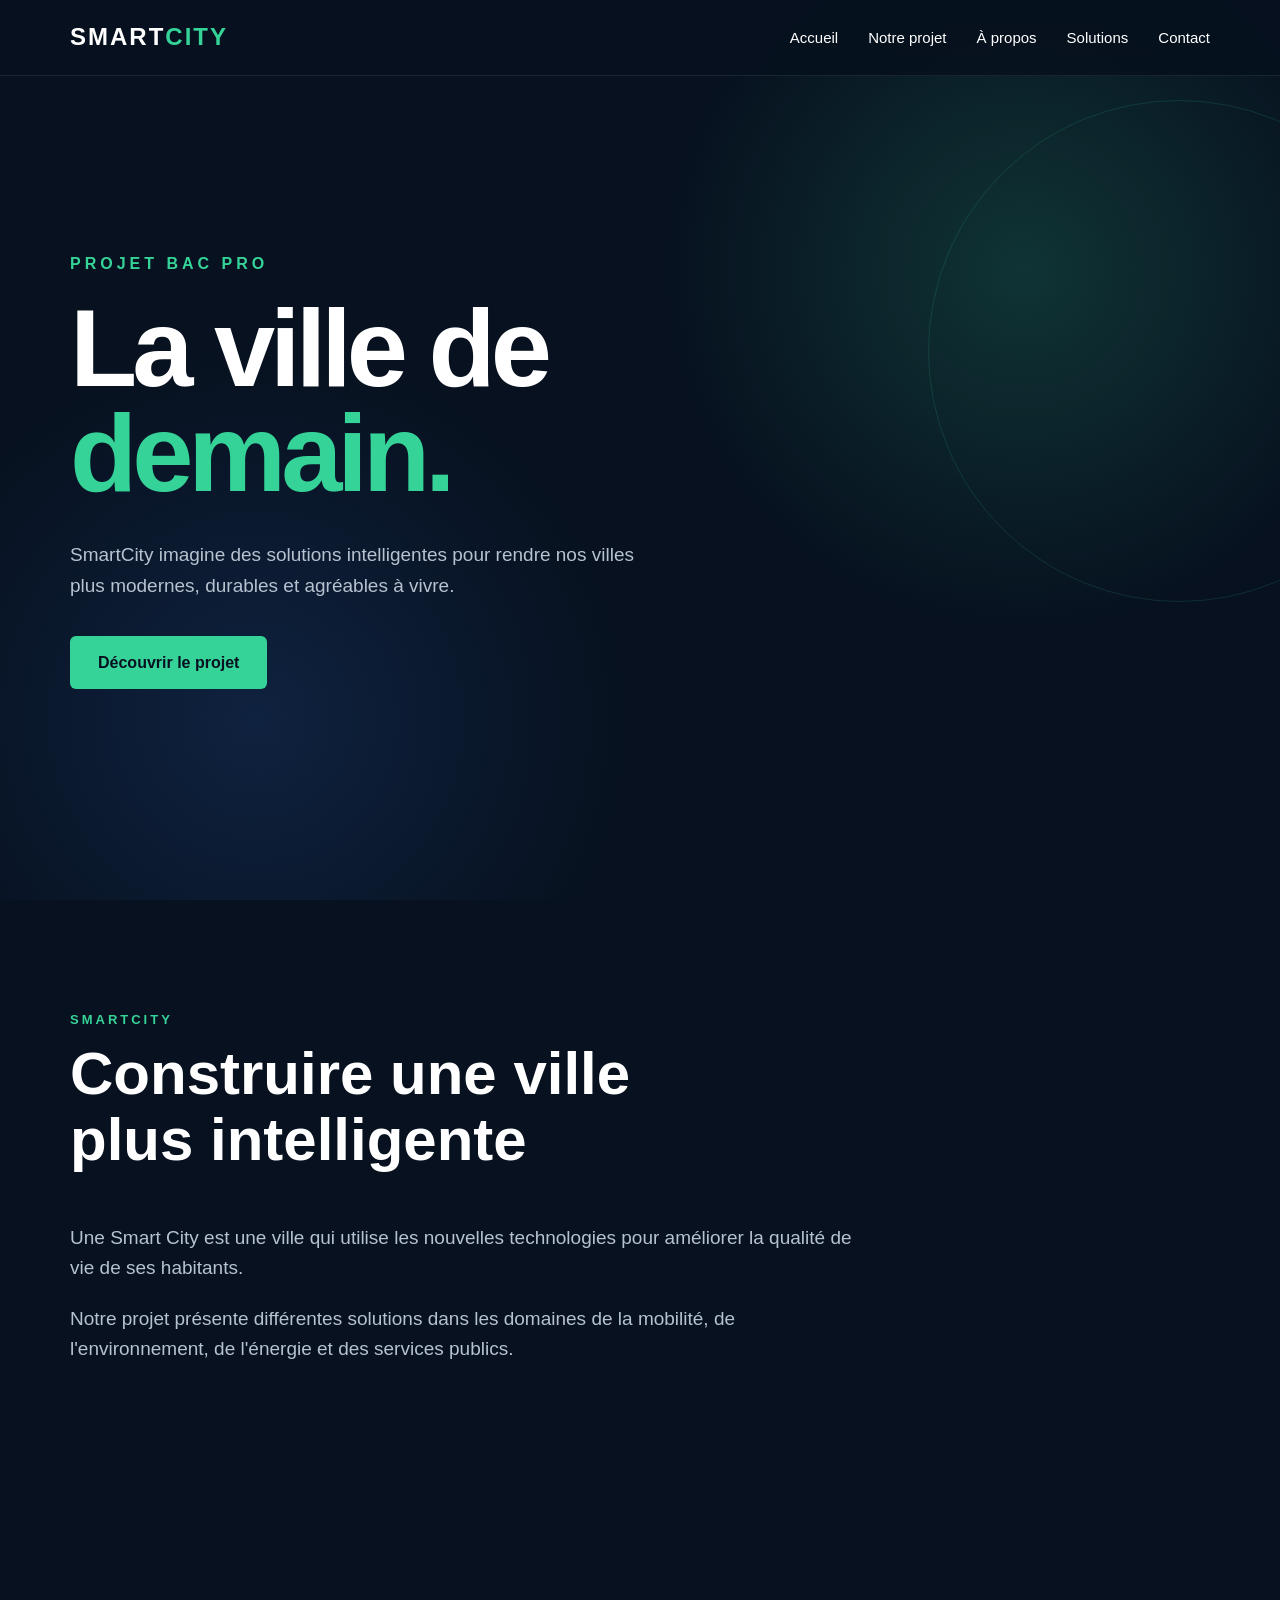
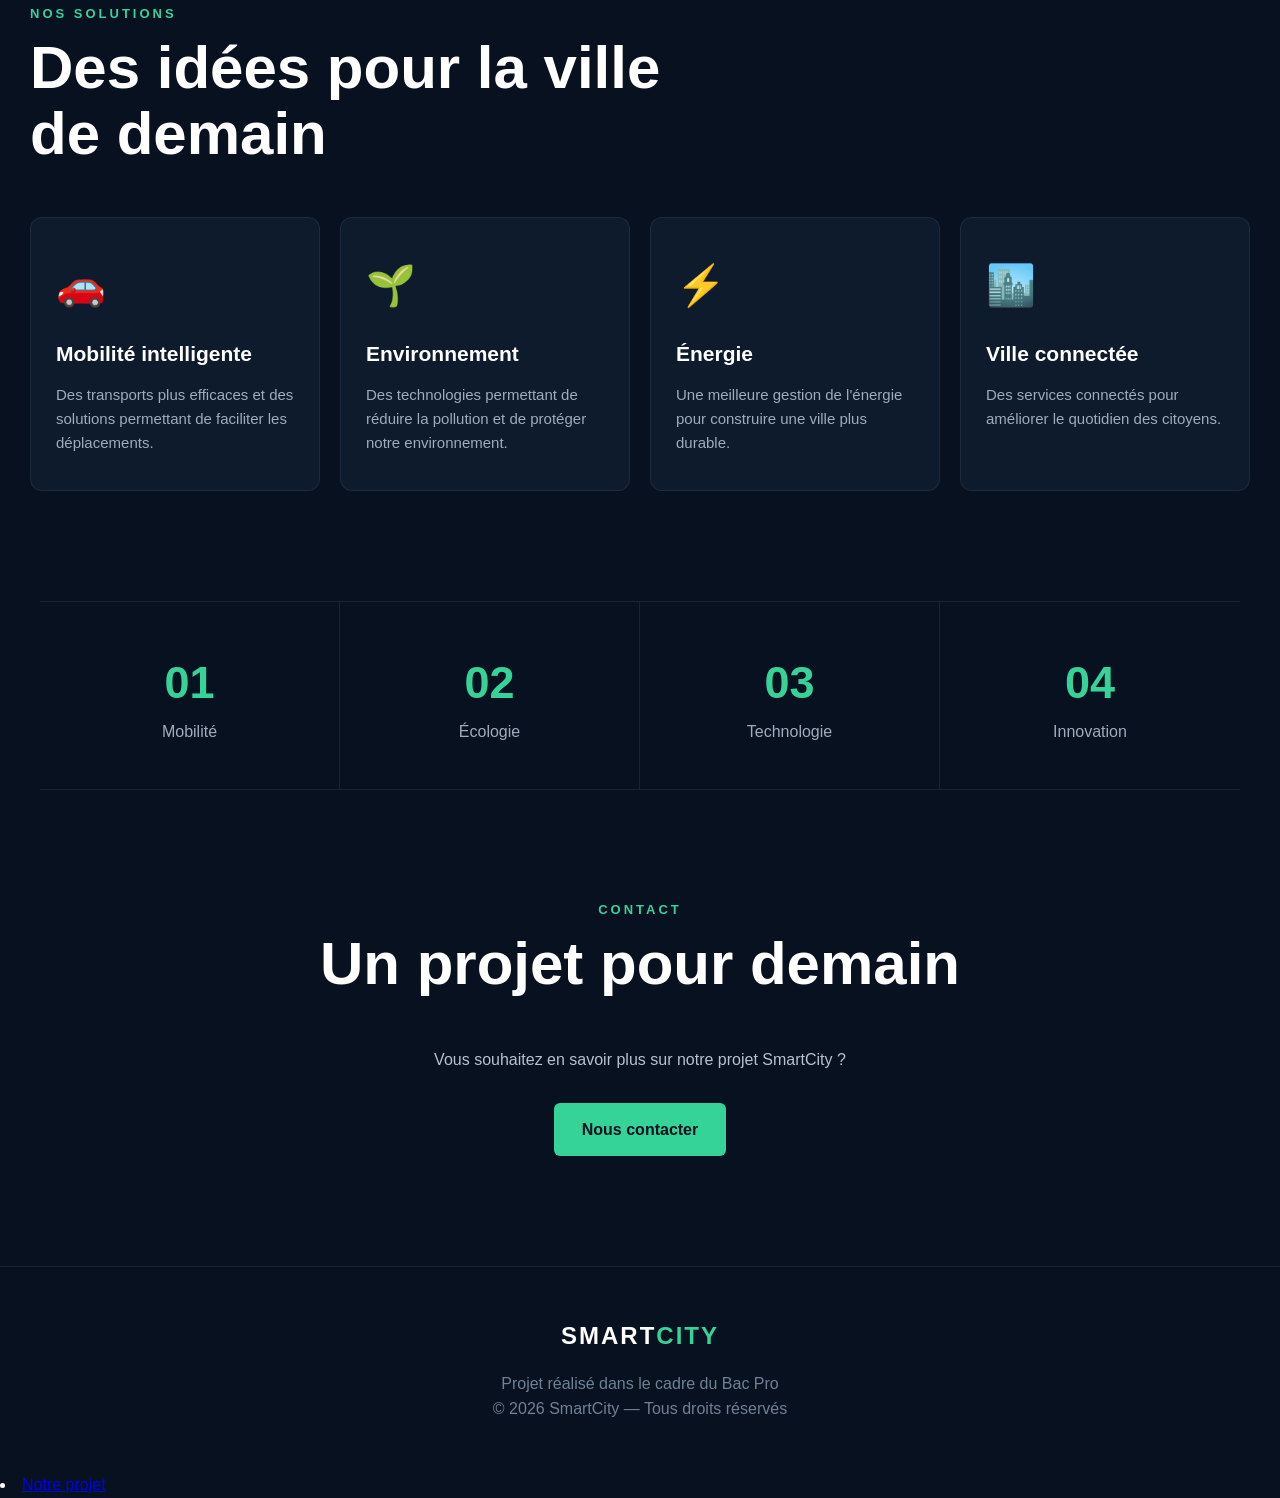
==== index.html @ eda8a554 "Add 'Notre projet' link to navigation" ====
<!DOCTYPE html>
<html lang="fr">
<head>
    <meta charset="UTF-8">
    <meta name="viewport" content="width=device-width, initial-scale=1.0">

    <title>SmartCity | La ville intelligente</title>

    <meta name="description" content="SmartCity - Découvrez les solutions intelligentes pour construire la ville de demain.">

    <link rel="stylesheet" href="style.css">
</head>

<body>

    <header>
        <nav class="navbar">
            <div class="logo">SMART<span>CITY</span></div>

         <ul class="nav-links">
    <li><a href="index.html">Accueil</a></li>
    <li><a href="#projet">Notre projet</a></li>
    <li><a href="a-propos.html">À propos</a></li>
    <li><a href="#solutions">Solutions</a></li>
    <li><a href="#contact">Contact</a></li>
</ul>
        </nav>
    </header>

    <main>

        <section id="accueil" class="hero">
            <div class="hero-content">
                <p class="small-title">PROJET BAC PRO</p>

                <h1>La ville de<br><span>demain.</span></h1>

                <p>
                    SmartCity imagine des solutions intelligentes
                    pour rendre nos villes plus modernes, durables
                    et agréables à vivre.
                </p>

                <a href="#projet" class="button">Découvrir le projet</a>
            </div>
        </section>


        <section id="projet" class="section">
            <div class="section-title">
                <p>SMARTCITY</p>
                <h2>Construire une ville plus intelligente</h2>
            </div>

            <div class="project-text">
                <p>
                    Une Smart City est une ville qui utilise les nouvelles
                    technologies pour améliorer la qualité de vie de ses
                    habitants.
                </p>

                <p>
                    Notre projet présente différentes solutions dans les
                    domaines de la mobilité, de l'environnement, de
                    l'énergie et des services publics.
                </p>
            </div>
        </section>


        <section id="solutions" class="section solutions">
            <div class="section-title">
                <p>NOS SOLUTIONS</p>
                <h2>Des idées pour la ville de demain</h2>
            </div>

            <div class="cards">

                <article class="card">
                    <div class="icon">🚗</div>
                    <h3>Mobilité intelligente</h3>
                    <p>
                        Des transports plus efficaces et des solutions
                        permettant de faciliter les déplacements.
                    </p>
                </article>

                <article class="card">
                    <div class="icon">🌱</div>
                    <h3>Environnement</h3>
                    <p>
                        Des technologies permettant de réduire la pollution
                        et de protéger notre environnement.
                    </p>
                </article>

                <article class="card">
                    <div class="icon">⚡</div>
                    <h3>Énergie</h3>
                    <p>
                        Une meilleure gestion de l'énergie pour construire
                        une ville plus durable.
                    </p>
                </article>

                <article class="card">
                    <div class="icon">🏙️</div>
                    <h3>Ville connectée</h3>
                    <p>
                        Des services connectés pour améliorer le quotidien
                        des citoyens.
                    </p>
                </article>

            </div>
        </section>


        <section class="stats">
            <div>
                <strong>01</strong>
                <p>Mobilité</p>
            </div>

            <div>
                <strong>02</strong>
                <p>Écologie</p>
            </div>

            <div>
                <strong>03</strong>
                <p>Technologie</p>
            </div>

            <div>
                <strong>04</strong>
                <p>Innovation</p>
            </div>
        </section>


        <section id="contact" class="section contact">
            <div class="section-title">
                <p>CONTACT</p>
                <h2>Un projet pour demain</h2>
            </div>

            <p>
                Vous souhaitez en savoir plus sur notre projet SmartCity ?
            </p>

            <a href="mailto:contact@smartcity.fr" class="button">
                Nous contacter
            </a>
        </section>

    </main>


    <footer>
        <div class="logo">SMART<span>CITY</span></div>
        <p>Projet réalisé dans le cadre du Bac Pro</p>
        <p>© 2026 SmartCity — Tous droits réservés</p>
    </footer>

    <script src="script.js"></script>

</body>
</html>

<li><a href="#projet">Notre projet</a></li>
---- style.css ----
* {
    margin: 0;
    padding: 0;
    box-sizing: border-box;
}

html {
    scroll-behavior: smooth;
}

body {
    font-family: Arial, Helvetica, sans-serif;
    background: #07111f;
    color: #ffffff;
    line-height: 1.6;
}

/* NAVIGATION */

header {
    position: fixed;
    top: 0;
    left: 0;
    width: 100%;
    z-index: 1000;
    background: rgba(7, 17, 31, 0.9);
    backdrop-filter: blur(10px);
    border-bottom: 1px solid rgba(255,255,255,0.08);
}

.navbar {
    max-width: 1200px;
    margin: auto;
    height: 75px;
    padding: 0 30px;
    display: flex;
    align-items: center;
    justify-content: space-between;
}

.logo {
    font-size: 24px;
    font-weight: 800;
    letter-spacing: 2px;
}

.logo span {
    color: #36d399;
}

.nav-links {
    display: flex;
    gap: 30px;
    list-style: none;
}

.nav-links a {
    color: white;
    text-decoration: none;
    font-size: 15px;
    transition: 0.3s;
}

.nav-links a:hover {
    color: #36d399;
}

/* ACCUEIL */

.hero {
    min-height: 100vh;
    display: flex;
    align-items: center;
    position: relative;
    overflow: hidden;
    background:
        radial-gradient(circle at 80% 30%, rgba(54,211,153,0.18), transparent 30%),
        radial-gradient(circle at 20% 80%, rgba(59,130,246,0.15), transparent 30%),
        #07111f;
}

.hero::before {
    content: "";
    position: absolute;
    width: 500px;
    height: 500px;
    border: 1px solid rgba(54,211,153,0.15);
    border-radius: 50%;
    right: -150px;
    top: 100px;
}

.hero-content {
    max-width: 1200px;
    width: 100%;
    margin: auto;
    padding: 120px 30px 80px;
}

.small-title {
    color: #36d399;
    font-weight: bold;
    letter-spacing: 4px;
    margin-bottom: 20px;
}

.hero h1 {
    font-size: clamp(55px, 9vw, 110px);
    line-height: 0.95;
    margin-bottom: 35px;
    letter-spacing: -5px;
}

.hero h1 span {
    color: #36d399;
}

.hero p:not(.small-title) {
    max-width: 600px;
    color: #b7c2d0;
    font-size: 19px;
    margin-bottom: 35px;
}

/* BOUTONS */

.button {
    display: inline-block;
    padding: 14px 28px;
    background: #36d399;
    color: #07111f;
    text-decoration: none;
    font-weight: bold;
    border-radius: 6px;
    transition: 0.3s;
}

.button:hover {
    transform: translateY(-3px);
    box-shadow: 0 10px 30px rgba(54,211,153,0.25);
}

/* SECTIONS */

.section {
    max-width: 1200px;
    margin: auto;
    padding: 110px 30px;
}

.section-title {
    max-width: 700px;
    margin-bottom: 50px;
}

.section-title p {
    color: #36d399;
    font-size: 13px;
    font-weight: bold;
    letter-spacing: 3px;
    margin-bottom: 10px;
}

.section-title h2 {
    font-size: clamp(35px, 5vw, 60px);
    line-height: 1.1;
}

/* PROJET */

.project-text {
    max-width: 800px;
    color: #b7c2d0;
    font-size: 19px;
}

.project-text p {
    margin-bottom: 20px;
}

/* SOLUTIONS */

.solutions {
    max-width: 1300px;
}

.cards {
    display: grid;
    grid-template-columns: repeat(4, 1fr);
    gap: 20px;
}

.card {
    padding: 35px 25px;
    background: #0d1b2d;
    border: 1px solid rgba(255,255,255,0.07);
    border-radius: 12px;
    transition: 0.3s;
}

.card:hover {
    transform: translateY(-8px);
    border-color: rgba(54,211,153,0.5);
}

.icon {
    font-size: 40px;
    margin-bottom: 20px;
}

.card h3 {
    margin-bottom: 12px;
    font-size: 21px;
}

.card p {
    color: #9eacbd;
    font-size: 15px;
}

/* STATISTIQUES */

.stats {
    border-top: 1px solid rgba(255,255,255,0.08);
    border-bottom: 1px solid rgba(255,255,255,0.08);
    display: grid;
    grid-template-columns: repeat(4, 1fr);
    max-width: 1200px;
    margin: auto;
}

.stats div {
    padding: 45px 30px;
    text-align: center;
    border-right: 1px solid rgba(255,255,255,0.08);
}

.stats div:last-child {
    border-right: none;
}

.stats strong {
    font-size: 45px;
    color: #36d399;
}

.stats p {
    color: #9eacbd;
}

/* CONTACT */

.contact {
    text-align: center;
}

.contact .section-title {
    margin-left: auto;
    margin-right: auto;
}

.contact > p {
    color: #b7c2d0;
    margin-bottom: 30px;
}

/* FOOTER */

footer {
    padding: 50px 30px;
    text-align: center;
    border-top: 1px solid rgba(255,255,255,0.08);
    color: #718096;
}

footer .logo {
    margin-bottom: 15px;
    color: white;
}

/* MOBILE */

@media (max-width: 800px) {

    .navbar {
        padding: 0 20px;
    }

    .nav-links {
        gap: 12px;
    }

    .nav-links a {
        font-size: 12px;
    }

    .hero-content {
        padding-left: 20px;
        padding-right: 20px;
    }

    .hero h1 {
        letter-spacing: -3px;
    }

    .cards {
        grid-template-columns: 1fr 1fr;
    }

    .stats {
        grid-template-columns: 1fr 1fr;
    }

    .stats div {
        border-bottom: 1px solid rgba(255,255,255,0.08);
    }
}

@media (max-width: 500px) {

    .nav-links {
        display: none;
    }

    .cards {
        grid-template-columns: 1fr;
    }

    .stats {
        grid-template-columns: 1fr 1fr;
    }

    .section {
        padding: 80px 20px;
    }
}
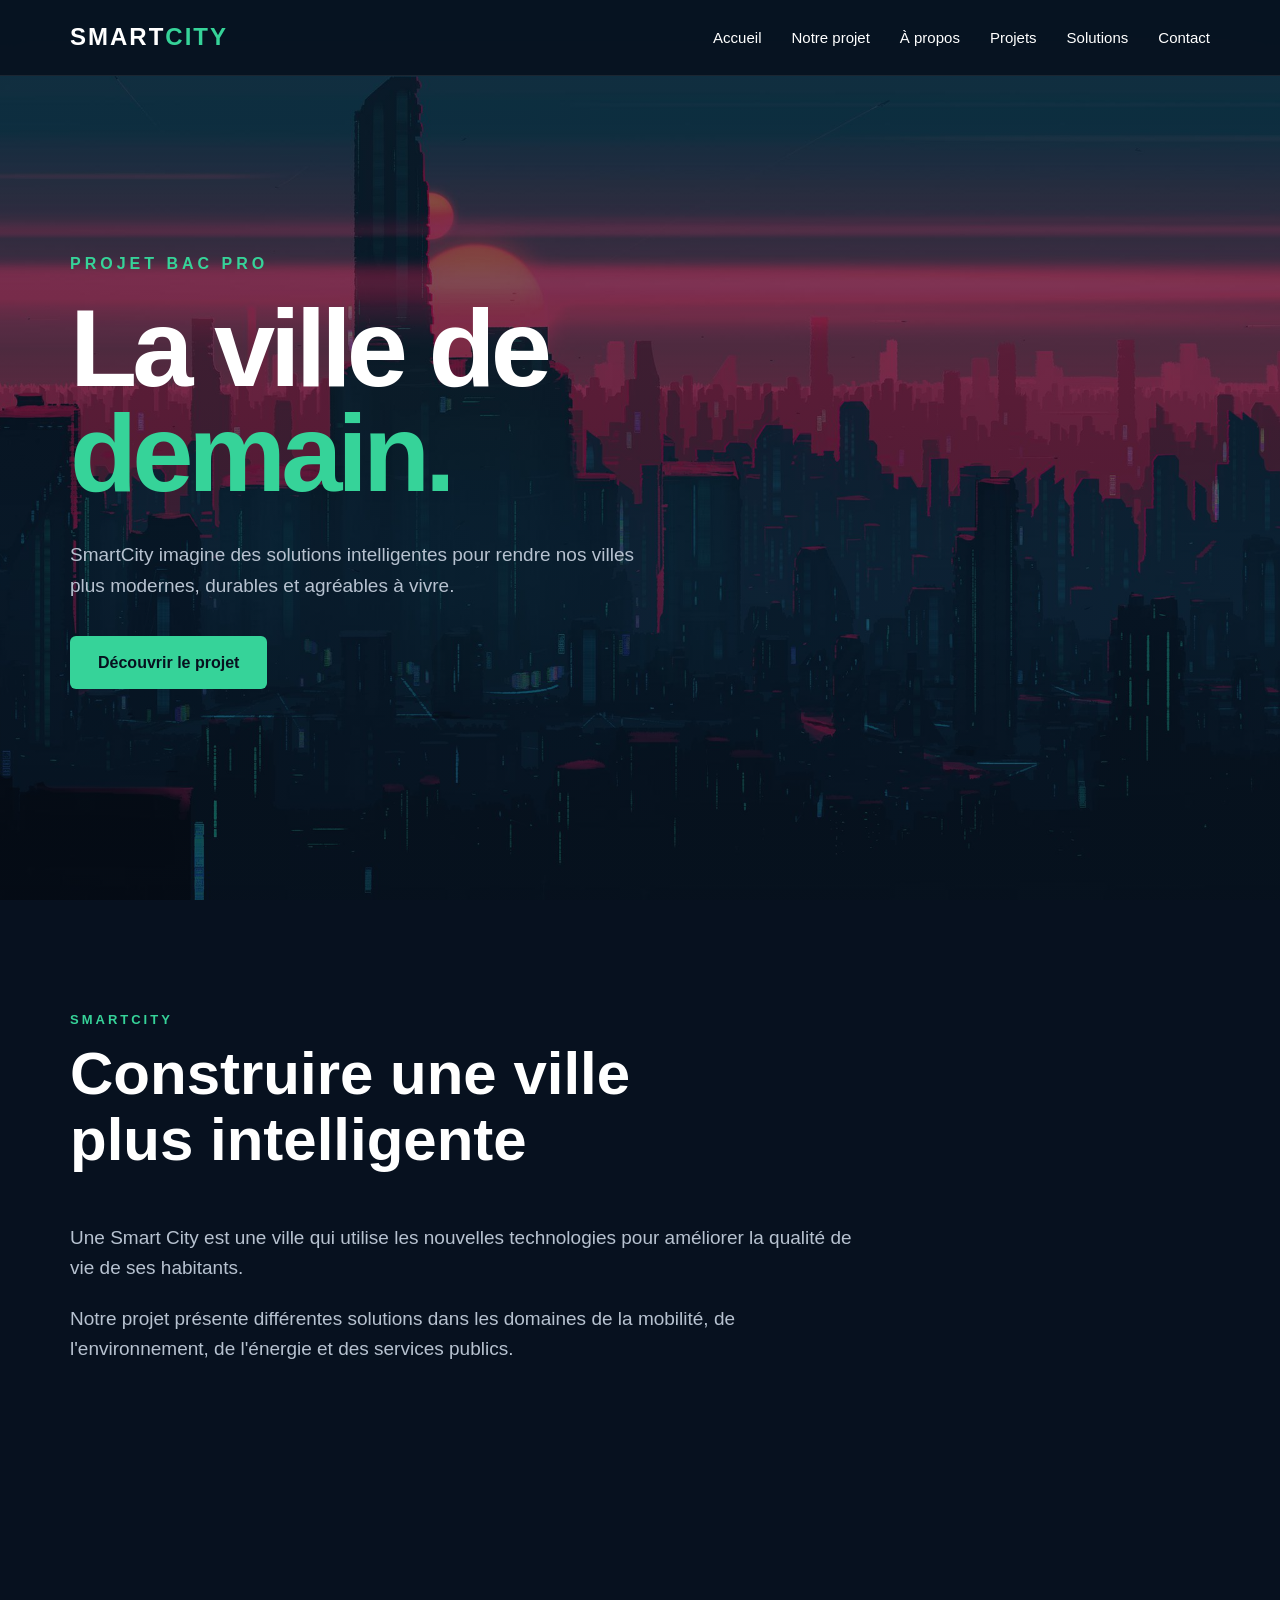
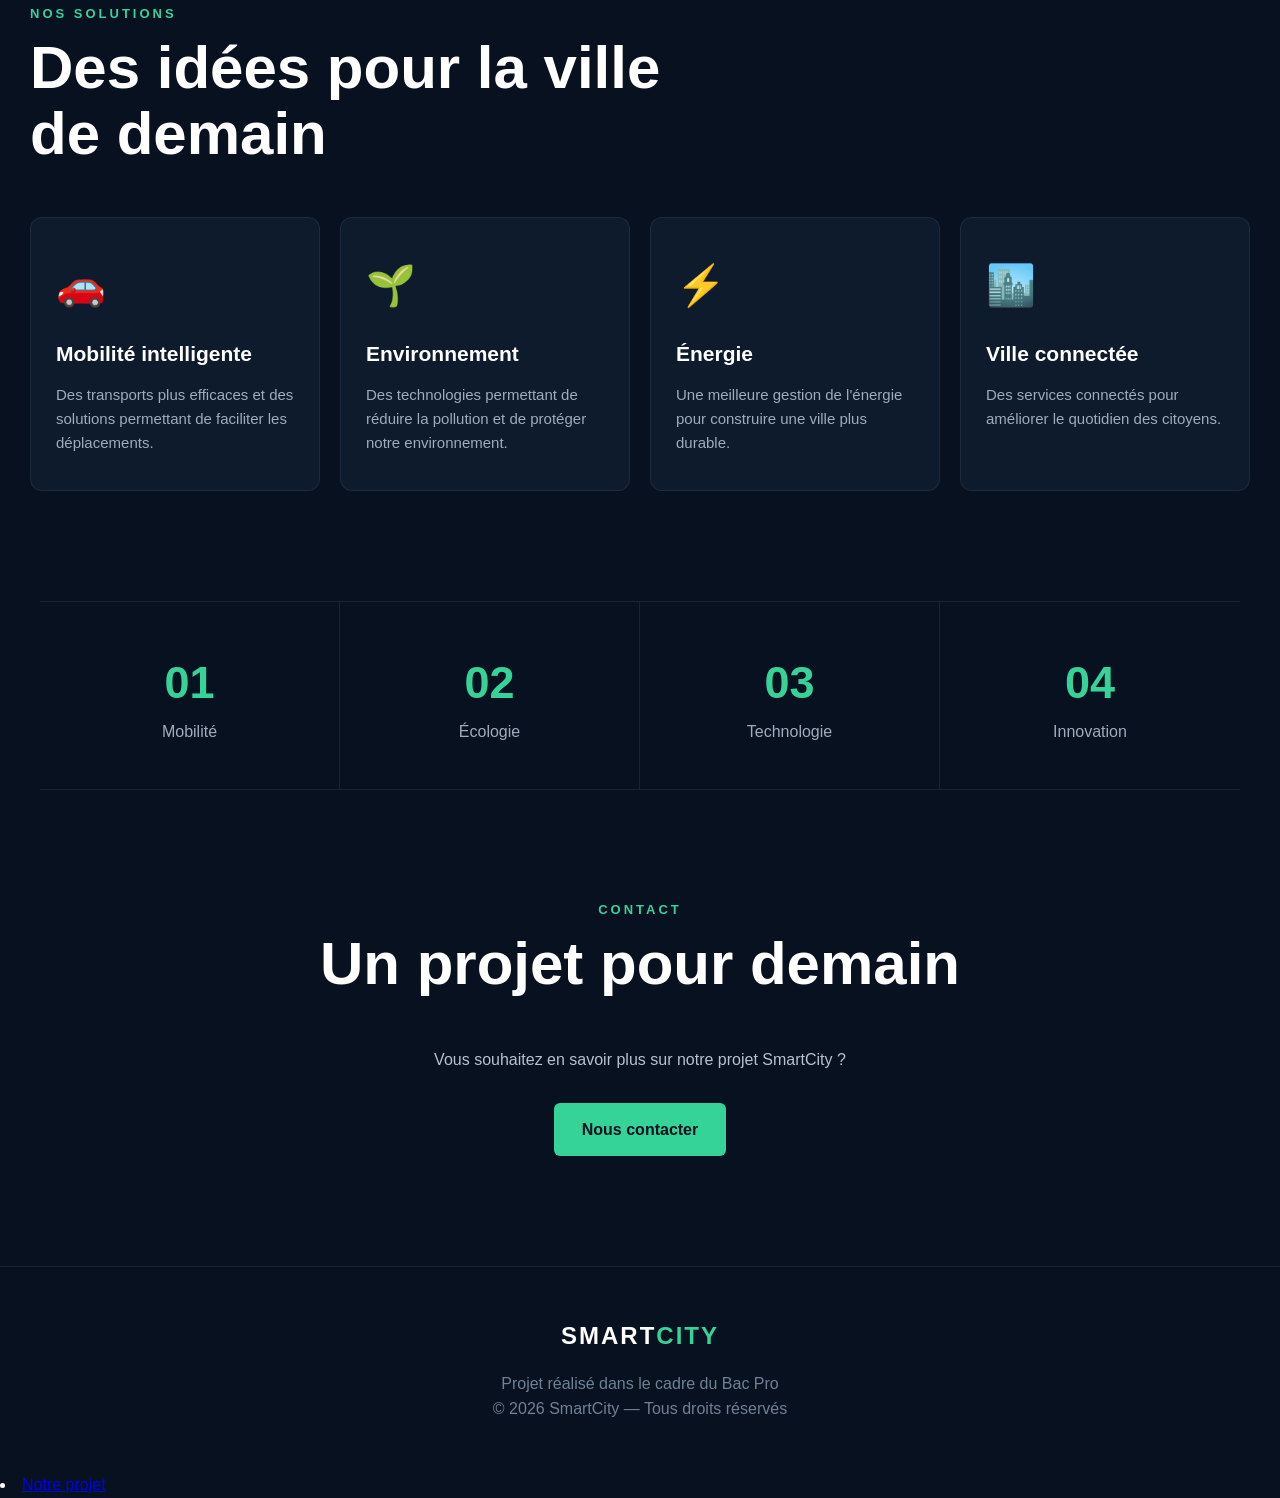
==== commit d9b844c5: "Add 'Projets' link to navigation menu" ====
--- a/index.html
+++ b/index.html
@@ -17,10 +17,11 @@
         <nav class="navbar">
             <div class="logo">SMART<span>CITY</span></div>
 
-         <ul class="nav-links">
+        <ul class="nav-links">
     <li><a href="index.html">Accueil</a></li>
     <li><a href="#projet">Notre projet</a></li>
     <li><a href="a-propos.html">À propos</a></li>
+    <li><a href="projets.html">Projets</a></li>
     <li><a href="#solutions">Solutions</a></li>
     <li><a href="#contact">Contact</a></li>
 </ul>
--- a/style.css
+++ b/style.css
@@ -73,22 +73,19 @@
     align-items: center;
     position: relative;
     overflow: hidden;
-    background:
-        radial-gradient(circle at 80% 30%, rgba(54,211,153,0.18), transparent 30%),
-        radial-gradient(circle at 20% 80%, rgba(59,130,246,0.15), transparent 30%),
-        #07111f;
-}
-
-.hero::before {
-    content: "";
-    position: absolute;
-    width: 500px;
-    height: 500px;
-    border: 1px solid rgba(54,211,153,0.15);
-    border-radius: 50%;
-    right: -150px;
-    top: 100px;
-}
+
+    background-image:
+        linear-gradient(
+            rgba(7, 17, 31, 0.45),
+            rgba(7, 17, 31, 0.65)
+        ),
+        url("9tsp7cklthr71.jpg");
+
+    background-size: cover;
+    background-position: center;
+    background-repeat: no-repeat;
+}
+
 
 .hero-content {
     max-width: 1200px;
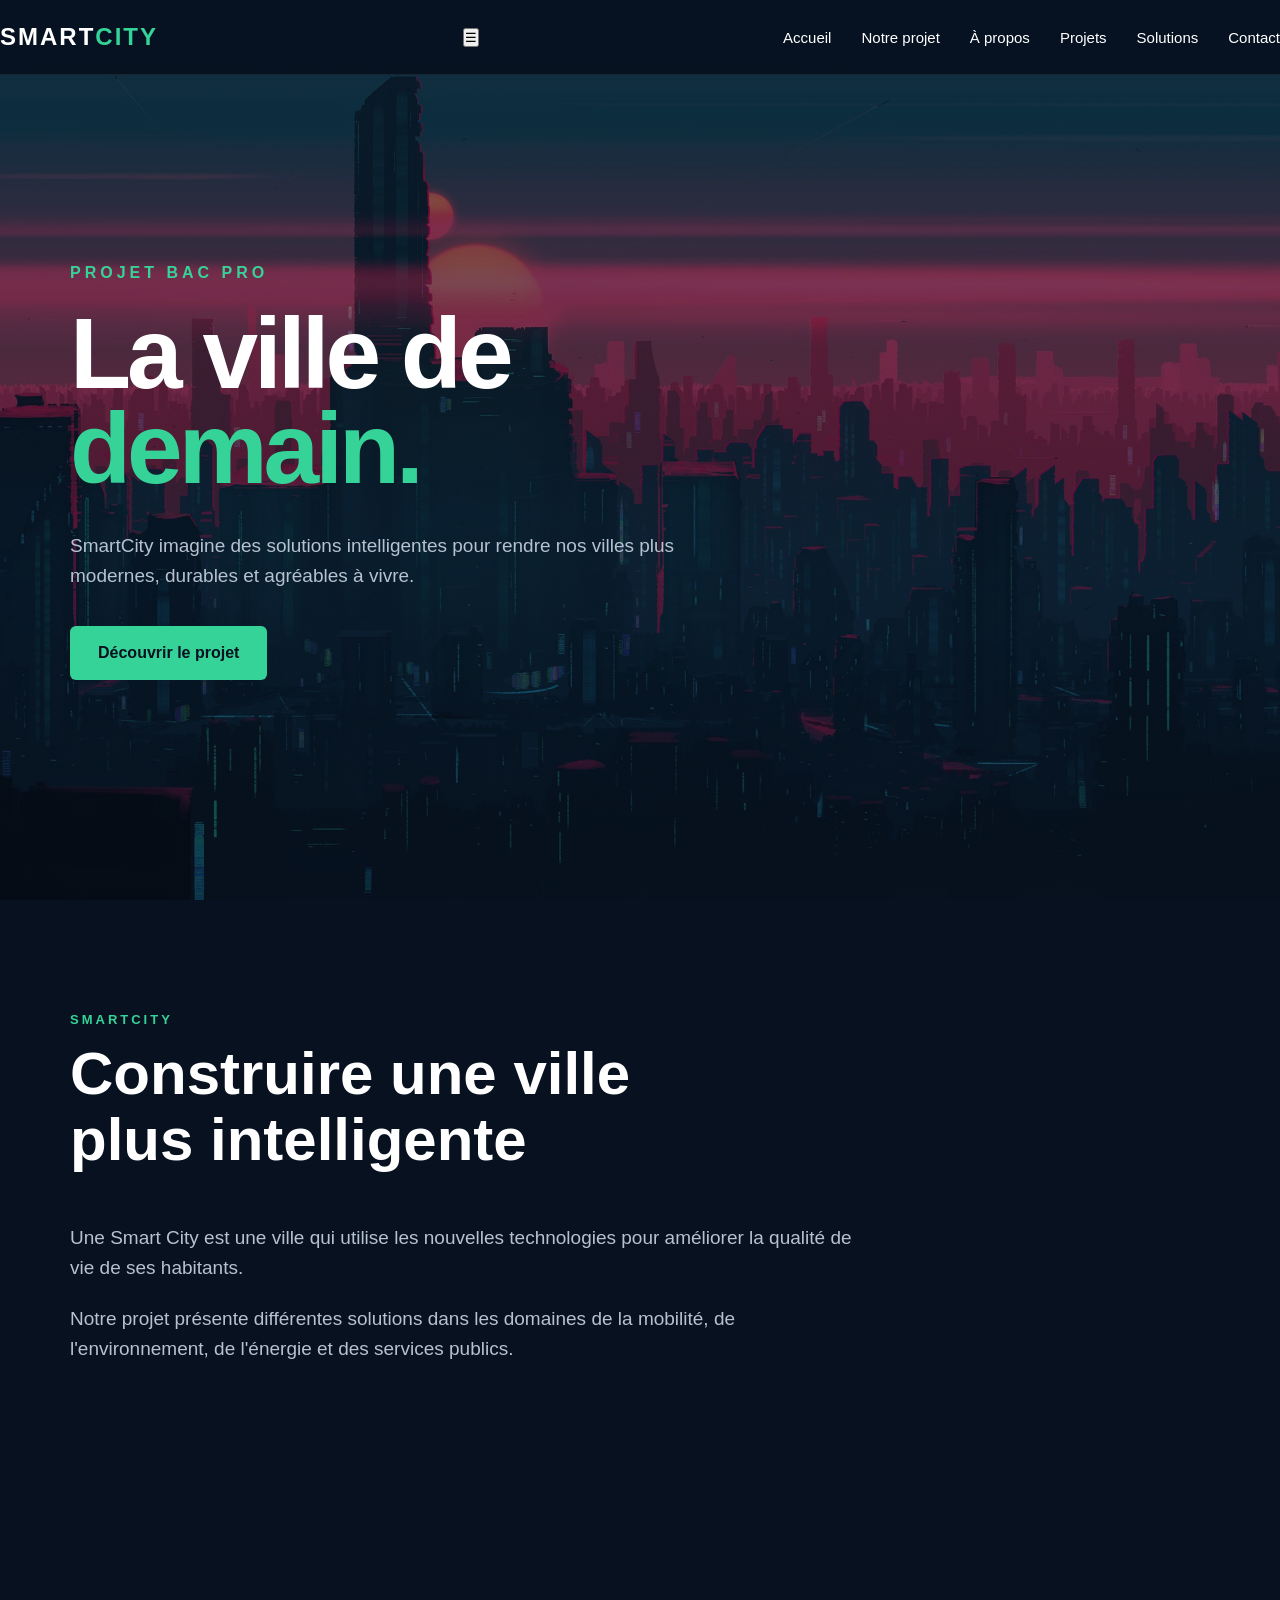
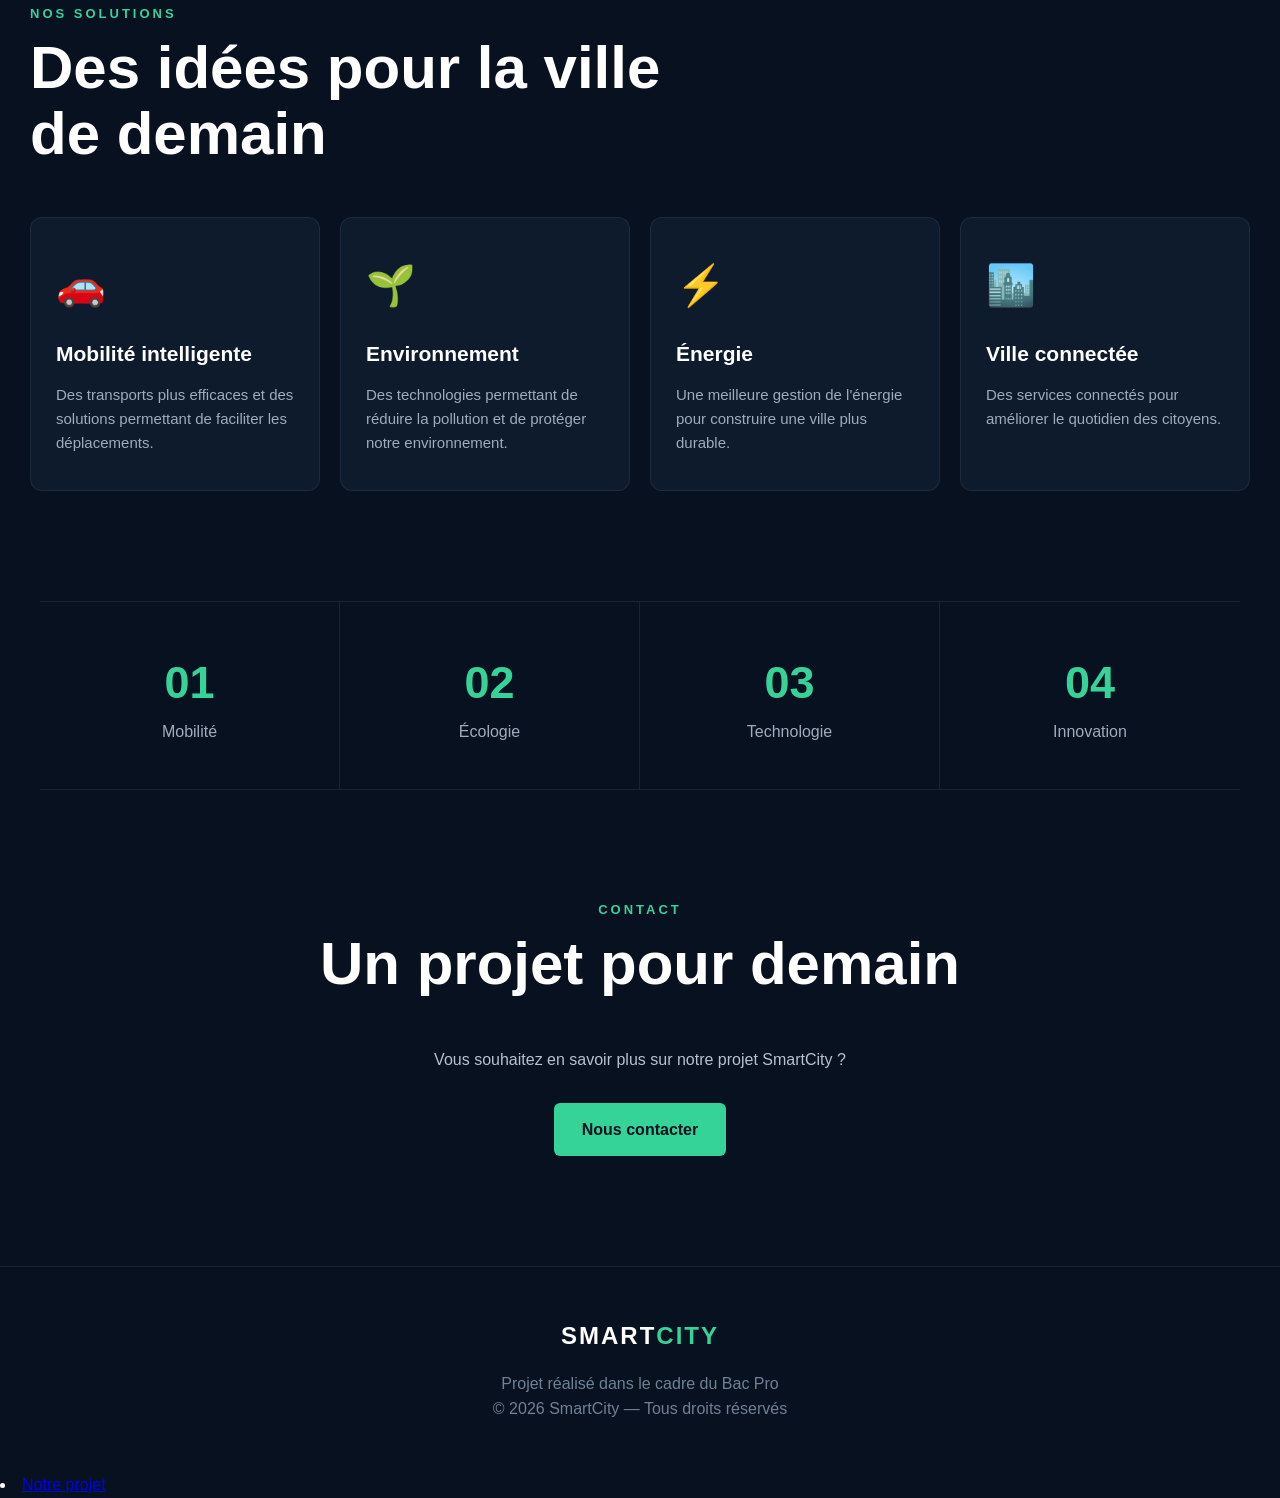
==== commit e97216d5: "Refactor header and navigation structure in index.html" ====
--- a/index.html
+++ b/index.html
@@ -13,21 +13,34 @@
 
 <body>
 
-    <header>
-        <nav class="navbar">
-            <div class="logo">SMART<span>CITY</span></div>
+    
+<header>
+    <nav class="navbar">
+        <a href="index.html" class="logo">
+            SMART<span>CITY</span>
+        </a>
 
-        <ul class="nav-links">
-    <li><a href="index.html">Accueil</a></li>
-    <li><a href="#projet">Notre projet</a></li>
-    <li><a href="a-propos.html">À propos</a></li>
-    <li><a href="projets.html">Projets</a></li>
-    <li><a href="#solutions">Solutions</a></li>
-    <li><a href="#contact">Contact</a></li>
-</ul>
-        </nav>
-    </header>
+        <button
+            class="menu-toggle"
+            id="menuToggle"
+            aria-label="Ouvrir le menu"
+            aria-expanded="false"
+            aria-controls="navLinks"
+            type="button"
+        >
+            ☰
+        </button>
 
+        <ul class="nav-links" id="navLinks">
+            <li><a href="index.html">Accueil</a></li>
+            <li><a href="#projet">Notre projet</a></li>
+            <li><a href="a-propos.html">À propos</a></li>
+            <li><a href="projets.html">Projets</a></li>
+            <li><a href="#solutions">Solutions</a></li>
+            <li><a href="#contact">Contact</a></li>
+        </ul>
+    </nav>
+</header>
     <main>
 
         <section id="accueil" class="hero">
@@ -150,11 +163,9 @@
                 Vous souhaitez en savoir plus sur notre projet SmartCity ?
             </p>
 
-            <a href="mailto:contact@smartcity.fr" class="button">
-                Nous contacter
-            </a>
-        </section>
-
+           <a href="https://mail.google.com/mail/?view=cm&to=huonkenny@gmail.com" class="button" target="_blank">
+    Nous contacter
+</a>
     </main>
 
 
--- a/style.css
+++ b/style.css
@@ -15,30 +15,44 @@
     line-height: 1.6;
 }
 
-/* NAVIGATION */
+/* =========================
+   CONTENEUR
+========================= */
+
+.container {
+    width: 100%;
+    max-width: 1200px;
+    margin: 0 auto;
+    padding-left: 30px;
+    padding-right: 30px;
+}
+
+/* =========================
+   NAVIGATION
+========================= */
 
 header {
     position: fixed;
     top: 0;
     left: 0;
     width: 100%;
+    height: 75px;
     z-index: 1000;
-    background: rgba(7, 17, 31, 0.9);
+    background: rgba(7, 17, 31, 0.92);
     backdrop-filter: blur(10px);
     border-bottom: 1px solid rgba(255,255,255,0.08);
 }
 
 .navbar {
-    max-width: 1200px;
-    margin: auto;
     height: 75px;
-    padding: 0 30px;
     display: flex;
     align-items: center;
     justify-content: space-between;
 }
 
 .logo {
+    color: white;
+    text-decoration: none;
     font-size: 24px;
     font-weight: 800;
     letter-spacing: 2px;
@@ -50,6 +64,7 @@
 
 .nav-links {
     display: flex;
+    align-items: center;
     gap: 30px;
     list-style: none;
 }
@@ -65,61 +80,9 @@
     color: #36d399;
 }
 
-/* ACCUEIL */
-
-.hero {
-    min-height: 100vh;
-    display: flex;
-    align-items: center;
-    position: relative;
-    overflow: hidden;
-
-    background-image:
-        linear-gradient(
-            rgba(7, 17, 31, 0.45),
-            rgba(7, 17, 31, 0.65)
-        ),
-        url("9tsp7cklthr71.jpg");
-
-    background-size: cover;
-    background-position: center;
-    background-repeat: no-repeat;
-}
-
-
-.hero-content {
-    max-width: 1200px;
-    width: 100%;
-    margin: auto;
-    padding: 120px 30px 80px;
-}
-
-.small-title {
-    color: #36d399;
-    font-weight: bold;
-    letter-spacing: 4px;
-    margin-bottom: 20px;
-}
-
-.hero h1 {
-    font-size: clamp(55px, 9vw, 110px);
-    line-height: 0.95;
-    margin-bottom: 35px;
-    letter-spacing: -5px;
-}
-
-.hero h1 span {
-    color: #36d399;
-}
-
-.hero p:not(.small-title) {
-    max-width: 600px;
-    color: #b7c2d0;
-    font-size: 19px;
-    margin-bottom: 35px;
-}
-
-/* BOUTONS */
+/* =========================
+   BOUTONS
+========================= */
 
 .button {
     display: inline-block;
@@ -129,7 +92,9 @@
     text-decoration: none;
     font-weight: bold;
     border-radius: 6px;
+    border: none;
     transition: 0.3s;
+    cursor: pointer;
 }
 
 .button:hover {
@@ -137,9 +102,67 @@
     box-shadow: 0 10px 30px rgba(54,211,153,0.25);
 }
 
-/* SECTIONS */
+/* =========================
+   HERO
+========================= */
+
+.hero {
+    min-height: 100vh;
+    display: flex;
+    align-items: center;
+    position: relative;
+    overflow: hidden;
+
+    background-image:
+        linear-gradient(
+            rgba(7, 17, 31, 0.45),
+            rgba(7, 17, 31, 0.70)
+        ),
+        url("9tsp7cklthr71.jpg");
+
+    background-size: cover;
+    background-position: center;
+    background-repeat: no-repeat;
+}
+
+.hero-content {
+    max-width: 1200px;
+    width: 100%;
+    margin: auto;
+    padding: 120px 30px 80px;
+}
+
+.hero h1 {
+    font-size: clamp(50px, 8vw, 100px);
+    line-height: 0.95;
+    margin-bottom: 35px;
+    letter-spacing: -4px;
+}
+
+.hero h1 span {
+    color: #36d399;
+}
+
+.hero p:not(.small-title) {
+    max-width: 650px;
+    color: #b7c2d0;
+    font-size: 19px;
+    margin-bottom: 35px;
+}
+
+.small-title {
+    color: #36d399;
+    font-weight: bold;
+    letter-spacing: 4px;
+    margin-bottom: 20px;
+}
+
+/* =========================
+   SECTIONS
+========================= */
 
 .section {
+    width: 100%;
     max-width: 1200px;
     margin: auto;
     padding: 110px 30px;
@@ -163,7 +186,13 @@
     line-height: 1.1;
 }
 
-/* PROJET */
+.section-title > p:last-child {
+    color: #9eacbd;
+}
+
+/* =========================
+   PROJET
+========================= */
 
 .project-text {
     max-width: 800px;
@@ -175,7 +204,9 @@
     margin-bottom: 20px;
 }
 
-/* SOLUTIONS */
+/* =========================
+   SOLUTIONS / CARTES
+========================= */
 
 .solutions {
     max-width: 1300px;
@@ -215,7 +246,9 @@
     font-size: 15px;
 }
 
-/* STATISTIQUES */
+/* =========================
+   STATISTIQUES
+========================= */
 
 .stats {
     border-top: 1px solid rgba(255,255,255,0.08);
@@ -245,7 +278,9 @@
     color: #9eacbd;
 }
 
-/* CONTACT */
+/* =========================
+   CONTACT
+========================= */
 
 .contact {
     text-align: center;
@@ -261,7 +296,9 @@
     margin-bottom: 30px;
 }
 
-/* FOOTER */
+/* =========================
+   FOOTER
+========================= */
 
 footer {
     padding: 50px 30px;
@@ -275,20 +312,327 @@
     color: white;
 }
 
-/* MOBILE */
-
-@media (max-width: 800px) {
-
+/* ==================================================
+   PAGE PROJETS
+================================================== */
+
+.project-cards {
+    display: grid;
+    grid-template-columns: repeat(2, minmax(0, 1fr));
+    gap: 25px;
+    margin-top: 45px;
+}
+
+.project-card {
+    background: #0d1b2d;
+    border: 1px solid rgba(255,255,255,0.08);
+    border-radius: 15px;
+    overflow: hidden;
+    transition: transform 0.3s ease, border-color 0.3s ease;
+}
+
+.project-card:hover {
+    transform: translateY(-5px);
+    border-color: rgba(54,211,153,0.5);
+}
+
+.project-card img {
+    width: 100%;
+    height: 220px;
+    object-fit: cover;
+    display: block;
+}
+
+.project-card-content {
+    padding: 28px;
+}
+
+.project-card-content h3 {
+    font-size: 25px;
+    margin: 10px 0 15px;
+}
+
+.project-card-content p {
+    color: #9eacbd;
+    line-height: 1.7;
+}
+
+.project-category {
+    color: #36d399 !important;
+    font-size: 12px;
+    font-weight: bold;
+    letter-spacing: 2px;
+    text-transform: uppercase;
+}
+
+/* =========================
+   EN-TÊTE DES PROJETS
+========================= */
+
+.section-header {
+    display: flex;
+    justify-content: space-between;
+    align-items: flex-end;
+    gap: 30px;
+}
+
+.section-header h2 {
+    font-size: clamp(35px, 5vw, 60px);
+    line-height: 1.1;
+    margin: 10px 0;
+}
+
+.section-header > div > p:last-child {
+    color: #9eacbd;
+    max-width: 650px;
+}
+
+/* =========================
+   BOUTON AJOUTER PROJET
+========================= */
+
+.add-project {
+    display: inline-flex;
+    align-items: center;
+    justify-content: center;
+    gap: 10px;
+
+    padding: 13px 20px;
+
+    border: 1px solid #36d399;
+    border-radius: 7px;
+
+    background: transparent;
+    color: white;
+
+    font-size: 15px;
+    font-weight: bold;
+
+    cursor: pointer;
+    white-space: nowrap;
+
+    transition: 0.3s;
+}
+
+.add-project:hover {
+    background: #36d399;
+    color: #07111f;
+}
+
+.plus {
+    font-size: 22px;
+    line-height: 1;
+}
+
+/* =========================
+   DOCUMENT
+========================= */
+
+.project-card-content .button {
+    display: inline-block;
+    margin-top: 20px;
+}
+
+/* =========================
+   SUPPRESSION
+========================= */
+
+.delete-project {
+    display: block;
+
+    margin-top: 15px;
+    padding: 10px 18px;
+
+    border: 1px solid rgba(255,255,255,0.15);
+    border-radius: 6px;
+
+    background: transparent;
+    color: white;
+
+    cursor: pointer;
+    transition: 0.3s;
+}
+
+.delete-project:hover {
+    border-color: #36d399;
+    color: #36d399;
+}
+
+/* ==================================================
+   FENÊTRE AJOUTER UN PROJET
+================================================== */
+
+.modal {
+    position: fixed;
+    inset: 0;
+
+    display: none;
+    align-items: center;
+    justify-content: center;
+
+    padding: 20px;
+
+    background: rgba(0,0,0,0.75);
+    backdrop-filter: blur(8px);
+
+    z-index: 5000;
+}
+
+.modal.active {
+    display: flex;
+}
+
+.modal-content {
+    position: relative;
+
+    width: 100%;
+    max-width: 650px;
+    max-height: 90vh;
+
+    overflow-y: auto;
+
+    padding: 40px;
+
+    background: #0d1b2d;
+
+    border: 1px solid rgba(255,255,255,0.1);
+    border-radius: 15px;
+
+    box-shadow: 0 25px 80px rgba(0,0,0,0.5);
+}
+
+.modal-content h2 {
+    font-size: 40px;
+    line-height: 1.1;
+    margin-bottom: 10px;
+}
+
+.modal-description {
+    color: #9eacbd;
+    margin-bottom: 30px;
+}
+
+.modal-close {
+    position: absolute;
+
+    top: 15px;
+    right: 20px;
+
+    width: 40px;
+    height: 40px;
+
+    border: none;
+    background: transparent;
+
+    color: white;
+    font-size: 32px;
+
+    cursor: pointer;
+}
+
+.modal-close:hover {
+    color: #36d399;
+}
+
+.modal-content form {
+    display: flex;
+    flex-direction: column;
+    gap: 10px;
+}
+
+.modal-content label {
+    margin-top: 12px;
+
+    color: white;
+    font-weight: bold;
+}
+
+.modal-content input,
+.modal-content select,
+.modal-content textarea {
+    width: 100%;
+
+    padding: 13px 15px;
+
+    background: #07111f;
+
+    border: 1px solid rgba(255,255,255,0.1);
+    border-radius: 7px;
+
+    color: white;
+
+    font-family: inherit;
+    font-size: 15px;
+}
+
+.modal-content textarea {
+    resize: vertical;
+}
+
+.modal-content input:focus,
+.modal-content select:focus,
+.modal-content textarea:focus {
+    border-color: #36d399;
+    outline: none;
+}
+
+.modal-submit {
+    border: none;
+    cursor: pointer;
+    margin-top: 20px;
+}
+
+/* ==================================================
+   MOBILE
+================================================== */
+
+@media (max-width: 900px) {
+
+    .nav-links {
+        gap: 15px;
+    }
+
+    .nav-links a {
+        font-size: 13px;
+    }
+
+    .project-cards {
+        grid-template-columns: 1fr;
+    }
+
+    .cards {
+        grid-template-columns: repeat(2, 1fr);
+    }
+
+    .stats {
+        grid-template-columns: repeat(2, 1fr);
+    }
+
+    .stats div:nth-child(2) {
+        border-right: none;
+    }
+
+    .section-header {
+        align-items: flex-start;
+        flex-direction: column;
+    }
+
+}
+
+@media (max-width: 600px) {
+
+    .container {
+        padding-left: 20px;
+        padding-right: 20px;
+    }
+
+    header,
     .navbar {
-        padding: 0 20px;
+        height: 65px;
     }
 
     .nav-links {
-        gap: 12px;
-    }
-
-    .nav-links a {
-        font-size: 12px;
+        display: none;
     }
 
     .hero-content {
@@ -297,11 +641,12 @@
     }
 
     .hero h1 {
+        font-size: 52px;
         letter-spacing: -3px;
     }
 
     .cards {
-        grid-template-columns: 1fr 1fr;
+        grid-template-columns: 1fr;
     }
 
     .stats {
@@ -309,25 +654,194 @@
     }
 
     .stats div {
+        border-right: none;
         border-bottom: 1px solid rgba(255,255,255,0.08);
-    }
-}
-
-@media (max-width: 500px) {
-
-    .nav-links {
-        display: none;
-    }
-
-    .cards {
-        grid-template-columns: 1fr;
-    }
-
-    .stats {
-        grid-template-columns: 1fr 1fr;
     }
 
     .section {
         padding: 80px 20px;
     }
-}
+
+    .modal-content {
+        padding: 30px 20px;
+    }
+
+    .modal-content h2 {
+        font-size: 32px;
+    }
+
+}
+
+/* =========================
+   ADAPTATION MOBILE SMARTCITY
+========================= */
+
+@media (max-width: 600px) {
+
+    /* Navigation */
+    header {
+        height: auto;
+        min-height: 65px;
+    }
+
+    .navbar {
+        height: auto;
+        min-height: 65px;
+        padding: 12px 16px;
+        flex-wrap: wrap;
+        gap: 12px;
+    }
+
+    .logo {
+        font-size: 22px;
+    }
+
+    .nav-links {
+        display: flex;
+        order: 3;
+        width: 100%;
+        gap: 18px;
+        overflow-x: auto;
+        padding: 8px 0;
+        scrollbar-width: none;
+    }
+
+    .nav-links::-webkit-scrollbar {
+        display: none;
+    }
+
+    .nav-links a {
+        font-size: 13px;
+        white-space: nowrap;
+    }
+
+    .navbar > .button {
+        padding: 9px 12px;
+        font-size: 12px;
+    }
+
+    /* Éviter les débordements */
+    body {
+        overflow-x: hidden;
+    }
+
+    /* Titres */
+    .hero h1 {
+        font-size: clamp(36px, 9vw, 52px);
+        letter-spacing: -2px;
+        overflow-wrap: break-word;
+    }
+
+    .hero p:not(.small-title) {
+        font-size: 16px;
+    }
+
+    .small-title {
+        font-size: 12px;
+        letter-spacing: 2px;
+    }
+
+    /* Sections */
+    .section {
+        padding: 65px 18px;
+    }
+
+    .section-header {
+        gap: 20px;
+    }
+
+    .section-header h2 {
+        font-size: 36px;
+    }
+
+    /* Cartes */
+    .project-cards {
+        grid-template-columns: minmax(0, 1fr);
+        gap: 20px;
+        margin-top: 30px;
+    }
+
+    .project-card-content {
+        padding: 20px;
+    }
+
+    .project-card-content h3 {
+        font-size: 22px;
+    }
+
+    .project-card img {
+        height: 200px;
+    }
+
+    .cards {
+        grid-template-columns: minmax(0, 1fr);
+    }
+
+    .stats {
+        grid-template-columns: repeat(2, minmax(0, 1fr));
+    }
+
+    .stats strong {
+        font-size: 32px;
+    }
+
+    /* Bouton ajouter un projet */
+    .add-project {
+        width: 100%;
+        white-space: normal;
+    }
+
+    /* Formulaire */
+    .modal {
+        padding: 10px;
+        align-items: center;
+    }
+
+    .modal-content {
+        width: 100%;
+        max-height: 90vh;
+        padding: 28px 18px;
+        border-radius: 12px;
+    }
+
+    .modal-content h2 {
+        font-size: 29px;
+    }
+
+    .modal-content input,
+    .modal-content select,
+    .modal-content textarea {
+        font-size: 16px;
+    }
+
+    .modal-submit {
+        width: 100%;
+    }
+
+    /* Images et médias */
+    img,
+    video,
+    iframe {
+        max-width: 100%;
+    }
+}
+
+/* Tablettes */
+@media (min-width: 601px) and (max-width: 900px) {
+
+    .navbar {
+        gap: 15px;
+    }
+
+    .nav-links {
+        gap: 12px;
+    }
+
+    .nav-links a {
+        font-size: 12px;
+    }
+
+    .project-cards {
+        grid-template-columns: repeat(2, minmax(0, 1fr));
+    }
+}
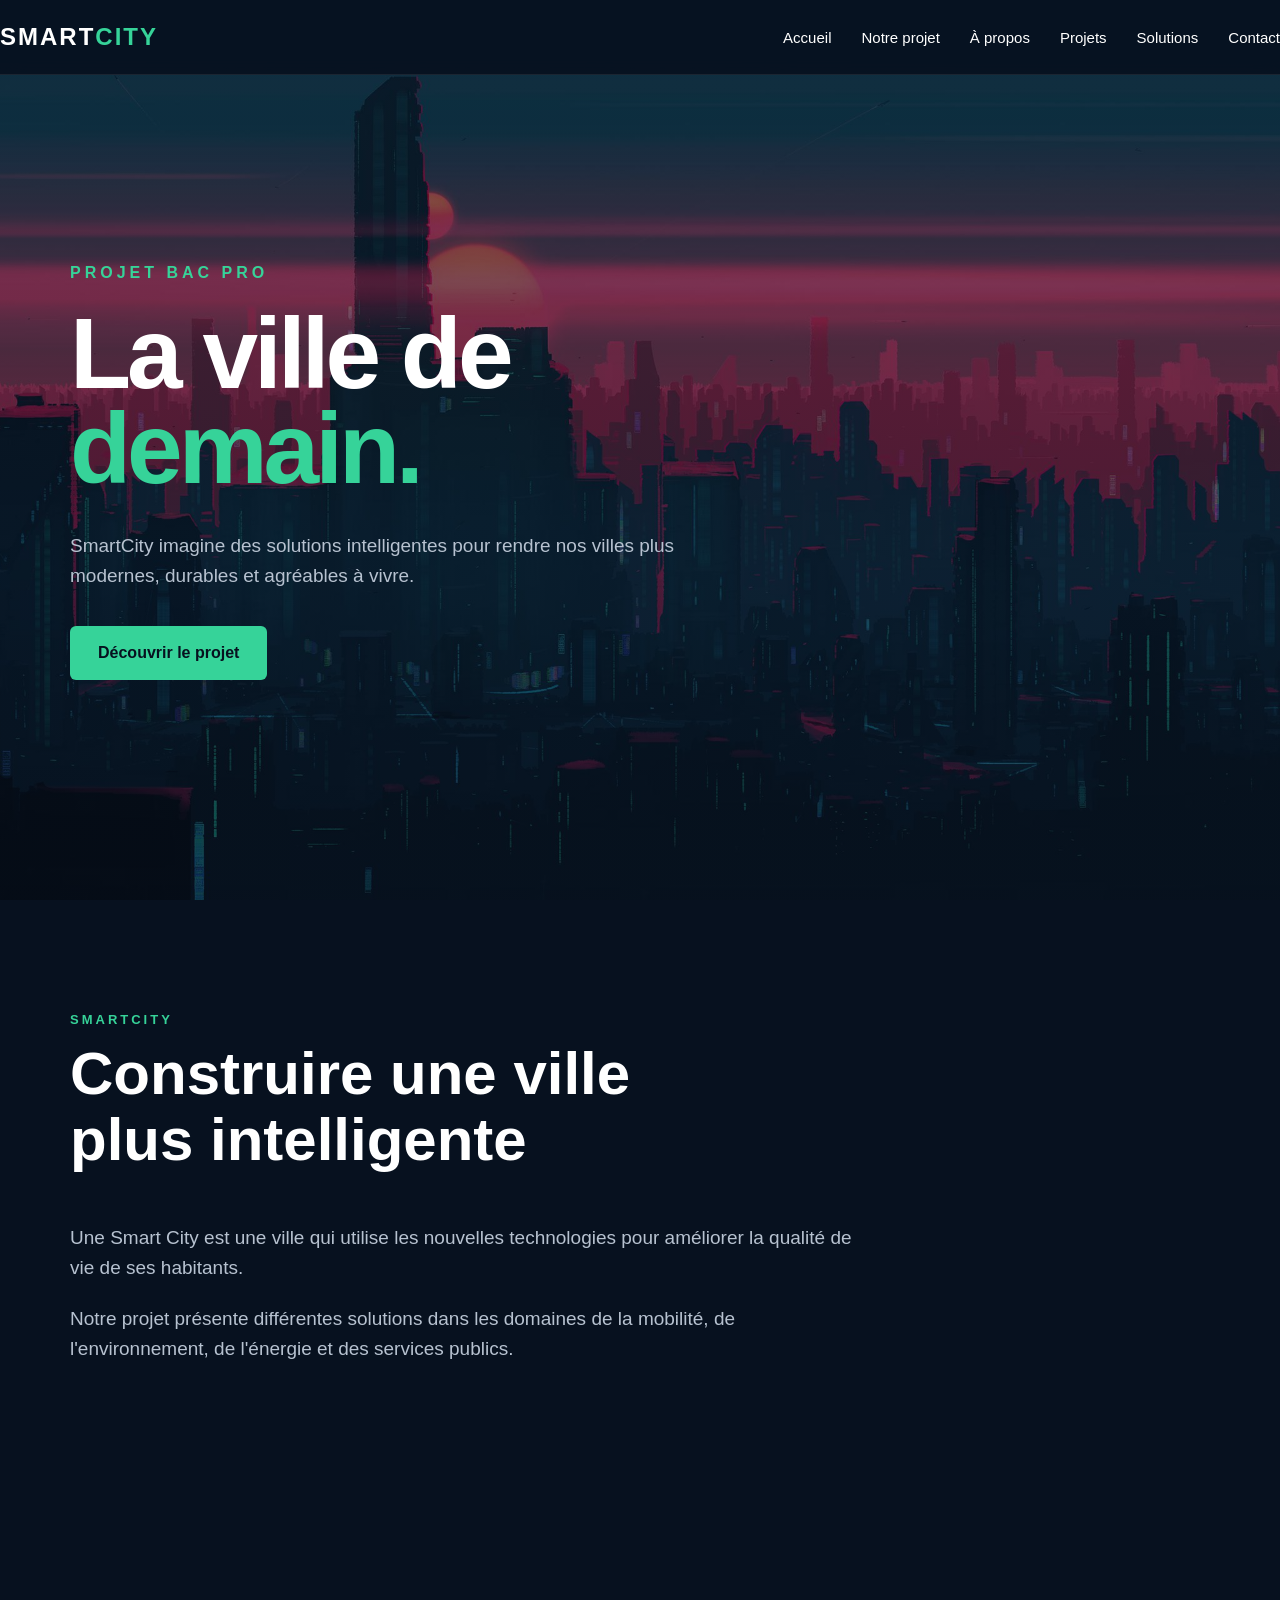
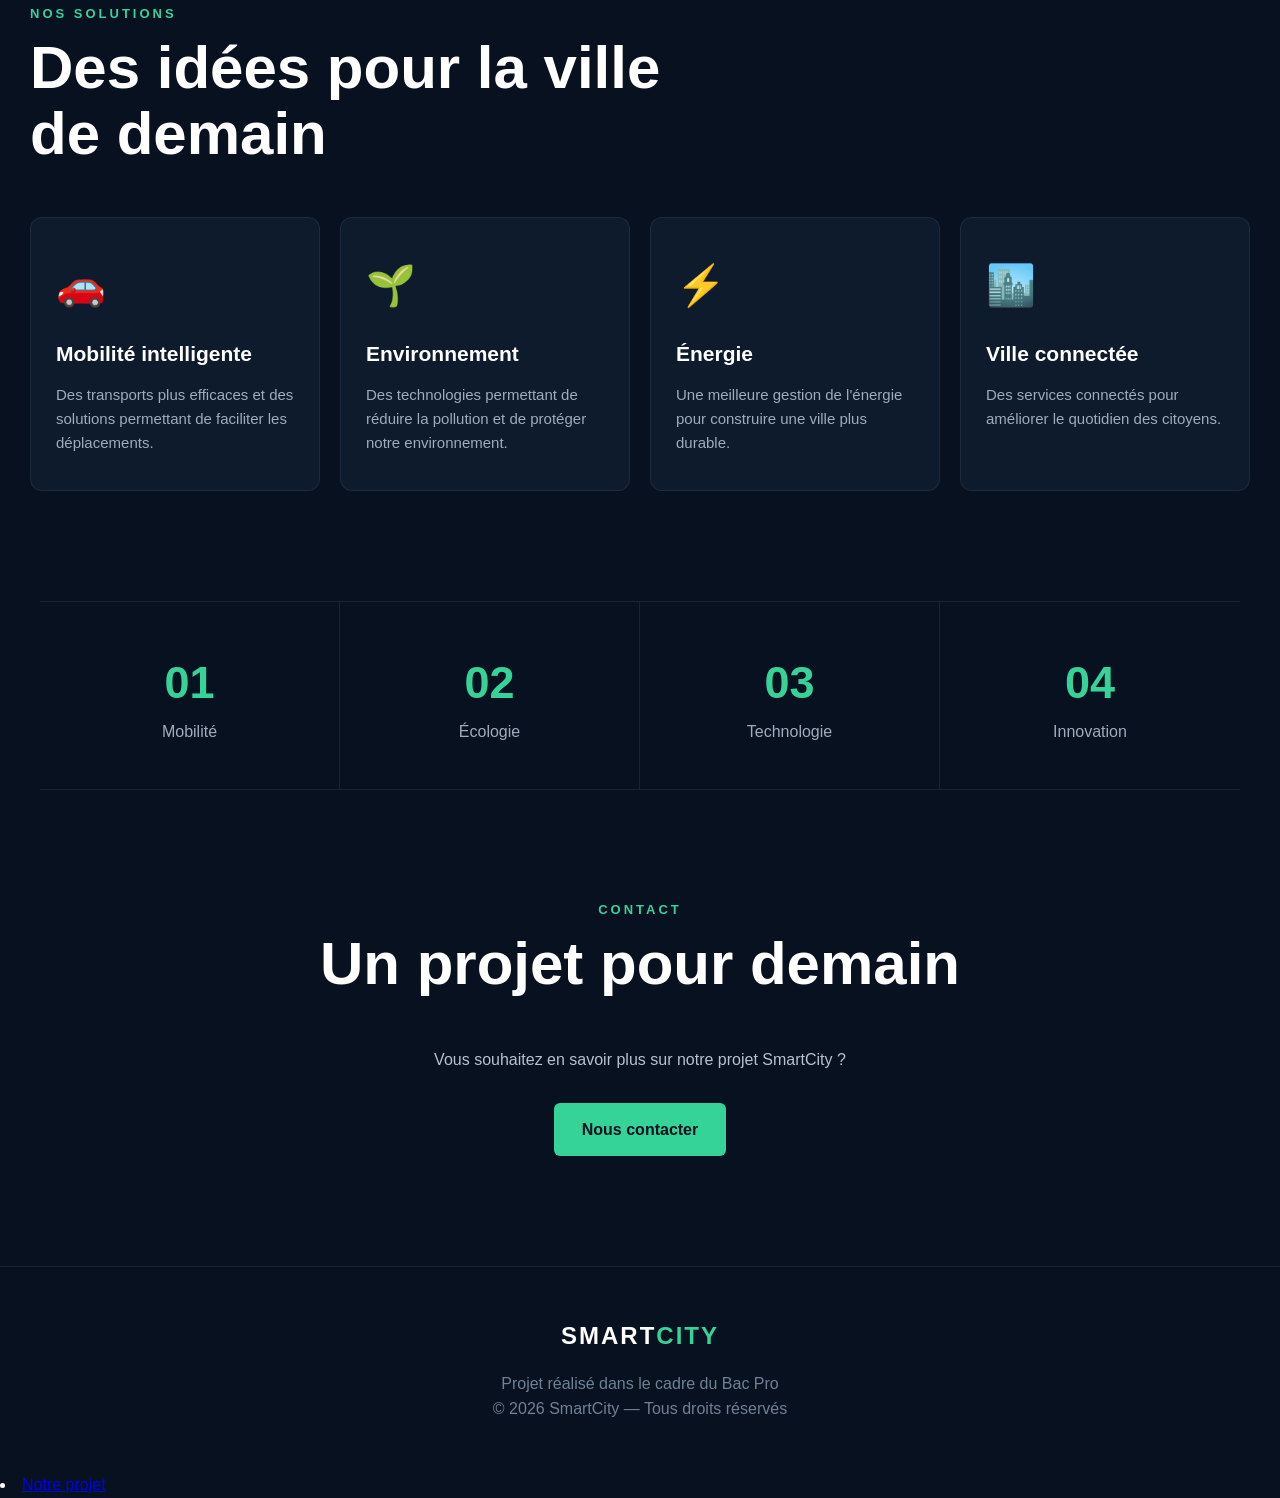
==== commit f675f6f8: "Enhance contact link with rel attribute Updated contact section with improved link attributes." ====
--- a/index.html
+++ b/index.html
@@ -153,6 +153,7 @@
         </section>
 
 
+
         <section id="contact" class="section contact">
             <div class="section-title">
                 <p>CONTACT</p>
@@ -163,11 +164,17 @@
                 Vous souhaitez en savoir plus sur notre projet SmartCity ?
             </p>
 
-           <a href="https://mail.google.com/mail/?view=cm&to=huonkenny@gmail.com" class="button" target="_blank">
-    Nous contacter
-</a>
+            <a
+                href="https://mail.google.com/mail/?view=cm&to=huonkenny@gmail.com"
+                class="button"
+                target="_blank"
+                rel="noopener noreferrer"
+            >
+                Nous contacter
+            </a>
+        </section>
+
     </main>
-
 
     <footer>
         <div class="logo">SMART<span>CITY</span></div>
--- a/style.css
+++ b/style.css
@@ -845,3 +845,67 @@
         grid-template-columns: repeat(2, minmax(0, 1fr));
     }
 }
+
+/* =========================
+   MENU MOBILE SMARTCITY
+========================= */
+
+.menu-toggle {
+    display: none;
+    background: transparent;
+    color: white;
+    border: 1px solid rgba(255,255,255,0.2);
+    border-radius: 8px;
+    padding: 7px 12px;
+    font-size: 25px;
+    cursor: pointer;
+}
+
+/* Téléphones et tablettes */
+@media (max-width: 900px) {
+
+    header {
+        height: auto;
+        min-height: 65px;
+    }
+
+    .navbar {
+        min-height: 65px;
+        height: auto;
+        padding: 12px 20px;
+        flex-wrap: wrap;
+    }
+
+    .menu-toggle {
+        display: block;
+        margin-left: auto;
+    }
+
+    .nav-links {
+        display: none;
+        order: 3;
+        width: 100%;
+        flex-direction: column;
+        align-items: stretch;
+        gap: 0;
+        padding: 10px 0;
+    }
+
+    .nav-links.active {
+        display: flex;
+    }
+
+    .nav-links li {
+        width: 100%;
+    }
+
+    .nav-links a {
+        display: block;
+        padding: 12px 8px;
+        font-size: 16px;
+    }
+
+    .nav-links a:hover {
+        background: rgba(54,211,153,0.1);
+    }
+}
